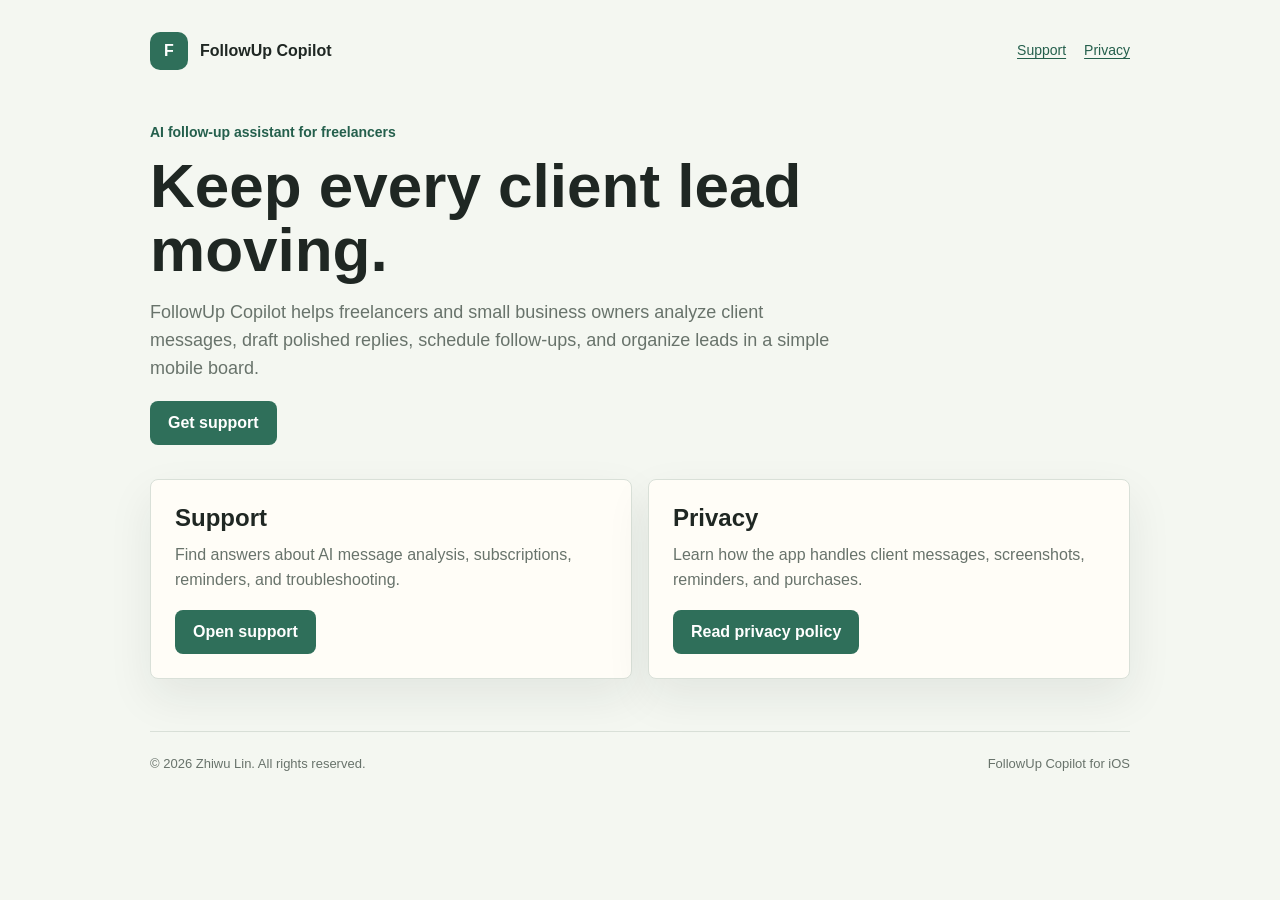
==== index.html @ dfa938cd "Add FollowUp Copilot support site" ====
<!doctype html>
<html lang="en">
  <head>
    <meta charset="utf-8">
    <meta name="viewport" content="width=device-width, initial-scale=1">
    <title>FollowUp Copilot</title>
    <meta name="description" content="Support and privacy information for FollowUp Copilot.">
    <link rel="stylesheet" href="./styles.css">
  </head>
  <body>
    <main class="page">
      <nav class="nav" aria-label="Main navigation">
        <a class="brand" href="./index.html">
          <span class="mark">F</span>
          <span>FollowUp Copilot</span>
        </a>
        <div class="links">
          <a href="./support.html">Support</a>
          <a href="./privacy.html">Privacy</a>
        </div>
      </nav>

      <section class="hero">
        <p class="eyebrow">AI follow-up assistant for freelancers</p>
        <h1>Keep every client lead moving.</h1>
        <p class="lead">
          FollowUp Copilot helps freelancers and small business owners analyze client messages,
          draft polished replies, schedule follow-ups, and organize leads in a simple mobile board.
        </p>
        <a class="button" href="./support.html">Get support</a>
      </section>

      <section class="grid" aria-label="Product links">
        <article class="card">
          <h2>Support</h2>
          <p>Find answers about AI message analysis, subscriptions, reminders, and troubleshooting.</p>
          <a class="button" href="./support.html">Open support</a>
        </article>
        <article class="card">
          <h2>Privacy</h2>
          <p>Learn how the app handles client messages, screenshots, reminders, and purchases.</p>
          <a class="button" href="./privacy.html">Read privacy policy</a>
        </article>
      </section>

      <footer class="footer">
        <span>&copy; 2026 Zhiwu Lin. All rights reserved.</span>
        <span>FollowUp Copilot for iOS</span>
      </footer>
    </main>
  </body>
</html>
---- styles.css ----
:root {
  color-scheme: light;
  --bg: #f4f7f1;
  --surface: #fffdf7;
  --surface-strong: #ffffff;
  --text: #1f2723;
  --muted: #68736b;
  --accent: #2f6f5a;
  --accent-strong: #245f4c;
  --border: #d9e0d8;
  --warning: #c9862c;
  --shadow: 0 18px 45px rgba(31, 39, 35, 0.08);
}

* {
  box-sizing: border-box;
}

body {
  margin: 0;
  background: var(--bg);
  color: var(--text);
  font-family: -apple-system, BlinkMacSystemFont, "SF Pro Text", "Segoe UI", sans-serif;
  line-height: 1.55;
}

a {
  color: var(--accent-strong);
  text-decoration-thickness: 1px;
  text-underline-offset: 3px;
}

.page {
  width: min(980px, calc(100% - 32px));
  margin: 0 auto;
  padding: 32px 0 56px;
}

.nav {
  display: flex;
  align-items: center;
  justify-content: space-between;
  gap: 16px;
  margin-bottom: 52px;
}

.brand {
  display: flex;
  align-items: center;
  gap: 12px;
  color: var(--text);
  font-weight: 700;
  text-decoration: none;
}

.mark {
  display: grid;
  place-items: center;
  width: 38px;
  height: 38px;
  border-radius: 10px;
  background: var(--accent);
  color: white;
  font-weight: 800;
}

.links {
  display: flex;
  align-items: center;
  gap: 18px;
  font-size: 14px;
}

.hero {
  max-width: 760px;
  margin-bottom: 34px;
}

.eyebrow {
  margin: 0 0 10px;
  color: var(--accent-strong);
  font-size: 14px;
  font-weight: 700;
}

h1 {
  margin: 0;
  font-size: clamp(36px, 7vw, 62px);
  line-height: 1.03;
  letter-spacing: 0;
}

.lead {
  max-width: 680px;
  margin: 18px 0 0;
  color: var(--muted);
  font-size: 18px;
}

.grid {
  display: grid;
  grid-template-columns: repeat(2, minmax(0, 1fr));
  gap: 16px;
  margin-top: 24px;
}

.card {
  padding: 24px;
  border: 1px solid var(--border);
  border-radius: 8px;
  background: var(--surface);
  box-shadow: var(--shadow);
}

.card h2,
.card h3 {
  margin: 0 0 10px;
  line-height: 1.2;
}

.card p {
  margin: 0;
  color: var(--muted);
}

.section {
  margin-top: 36px;
}

.section h2 {
  margin: 0 0 14px;
  font-size: 26px;
}

.list {
  display: grid;
  gap: 12px;
}

.item {
  padding: 18px 20px;
  border: 1px solid var(--border);
  border-radius: 8px;
  background: var(--surface-strong);
}

.item strong {
  display: block;
  margin-bottom: 4px;
}

.item p {
  margin: 0;
  color: var(--muted);
}

.button {
  display: inline-flex;
  align-items: center;
  justify-content: center;
  min-height: 44px;
  margin-top: 18px;
  padding: 0 18px;
  border-radius: 8px;
  background: var(--accent);
  color: white;
  font-weight: 700;
  text-decoration: none;
}

.muted {
  color: var(--muted);
}

.footer {
  display: flex;
  justify-content: space-between;
  gap: 16px;
  margin-top: 52px;
  padding-top: 22px;
  border-top: 1px solid var(--border);
  color: var(--muted);
  font-size: 13px;
}

@media (max-width: 720px) {
  .nav,
  .footer {
    align-items: flex-start;
    flex-direction: column;
  }

  .links {
    flex-wrap: wrap;
  }

  .grid {
    grid-template-columns: 1fr;
  }
}
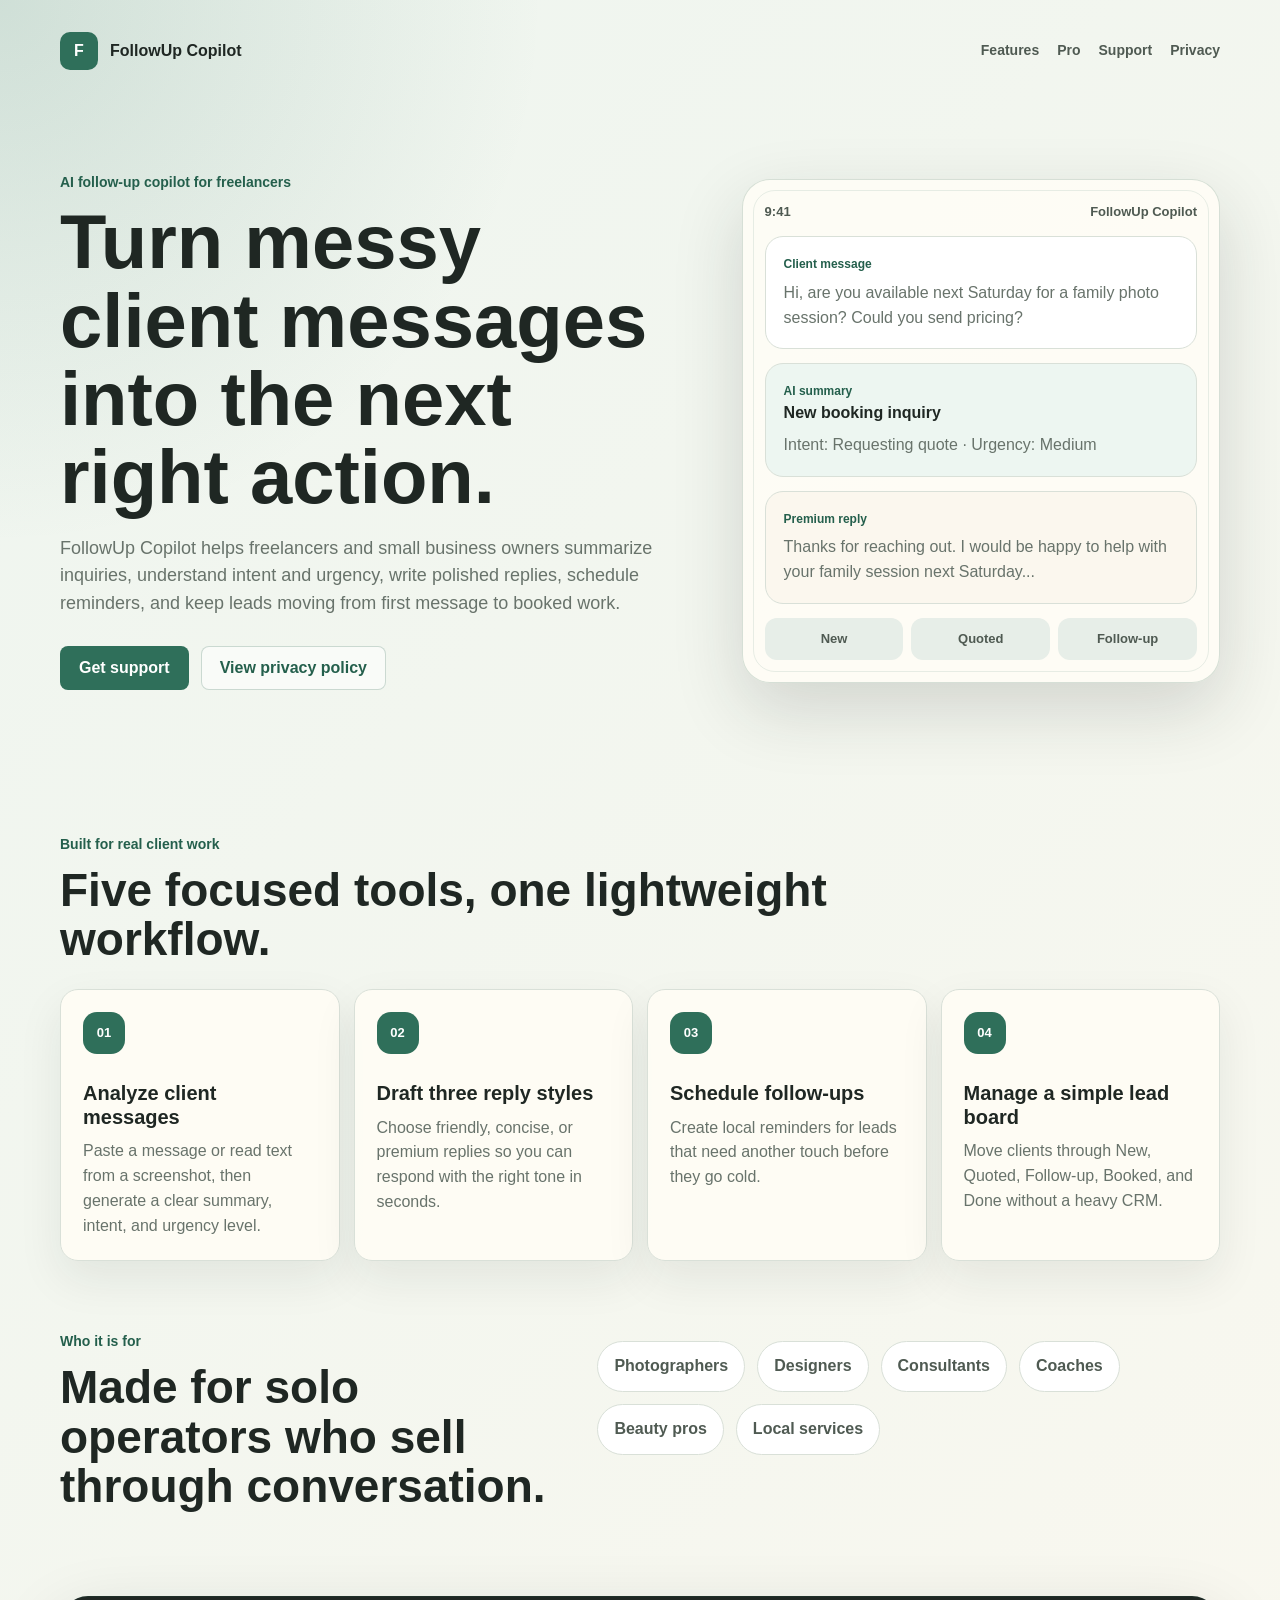
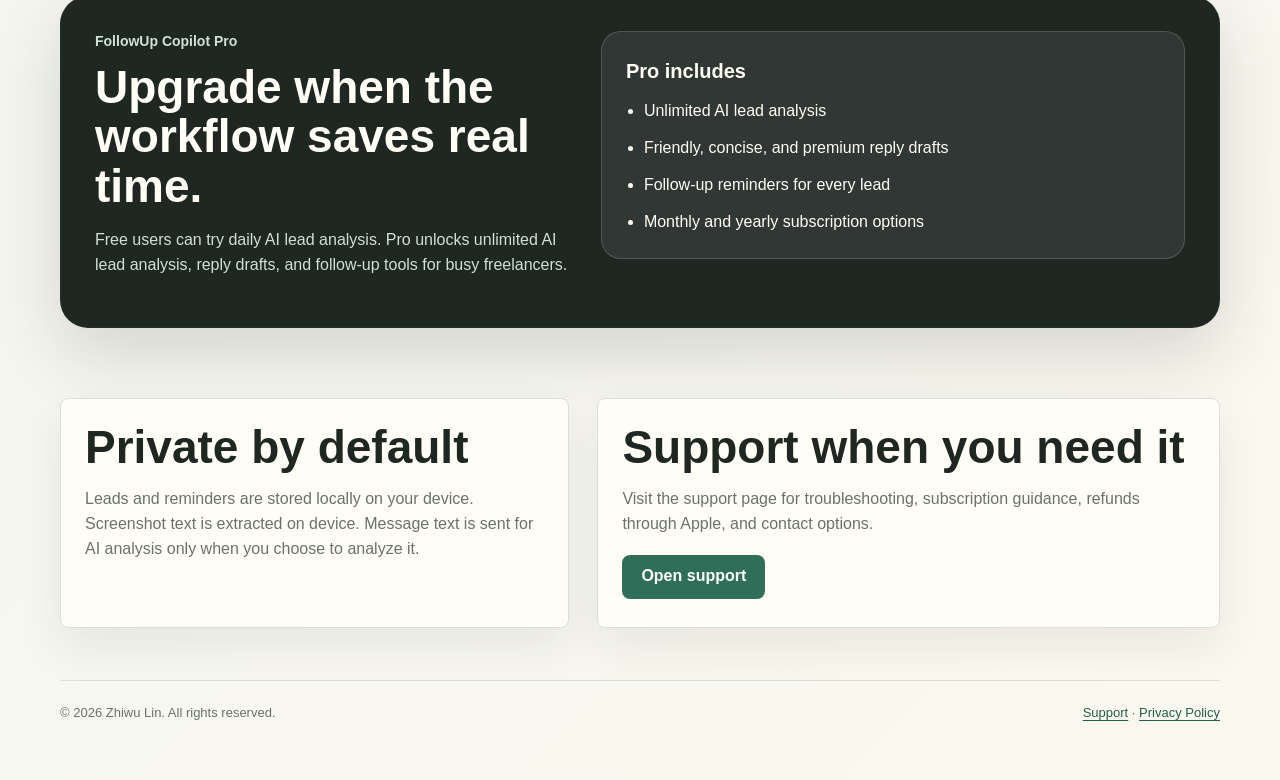
==== commit 6c301d7d: "Improve marketing homepage" ====
--- a/index.html
+++ b/index.html
@@ -3,49 +3,153 @@
   <head>
     <meta charset="utf-8">
     <meta name="viewport" content="width=device-width, initial-scale=1">
-    <title>FollowUp Copilot</title>
-    <meta name="description" content="Support and privacy information for FollowUp Copilot.">
+    <title>FollowUp Copilot - AI Follow-up Assistant for Freelancers</title>
+    <meta name="description" content="FollowUp Copilot helps freelancers and small businesses analyze client messages, draft replies, schedule follow-ups, and manage leads from iPhone.">
     <link rel="stylesheet" href="./styles.css">
   </head>
   <body>
-    <main class="page">
+    <main class="page marketing-page">
       <nav class="nav" aria-label="Main navigation">
         <a class="brand" href="./index.html">
           <span class="mark">F</span>
           <span>FollowUp Copilot</span>
         </a>
         <div class="links">
+          <a href="#features">Features</a>
+          <a href="#pricing">Pro</a>
           <a href="./support.html">Support</a>
           <a href="./privacy.html">Privacy</a>
         </div>
       </nav>
 
-      <section class="hero">
-        <p class="eyebrow">AI follow-up assistant for freelancers</p>
-        <h1>Keep every client lead moving.</h1>
-        <p class="lead">
-          FollowUp Copilot helps freelancers and small business owners analyze client messages,
-          draft polished replies, schedule follow-ups, and organize leads in a simple mobile board.
-        </p>
-        <a class="button" href="./support.html">Get support</a>
+      <section class="marketing-hero">
+        <div class="hero-copy">
+          <p class="eyebrow">AI follow-up copilot for freelancers</p>
+          <h1>Turn messy client messages into the next right action.</h1>
+          <p class="lead">
+            FollowUp Copilot helps freelancers and small business owners summarize inquiries,
+            understand intent and urgency, write polished replies, schedule reminders, and keep
+            leads moving from first message to booked work.
+          </p>
+          <div class="hero-actions">
+            <a class="button" href="./support.html">Get support</a>
+            <a class="button secondary" href="./privacy.html">View privacy policy</a>
+          </div>
+        </div>
+
+        <div class="phone-panel" aria-label="Product preview">
+          <div class="phone-status">
+            <span>9:41</span>
+            <span>FollowUp Copilot</span>
+          </div>
+          <div class="message-card">
+            <span class="label">Client message</span>
+            <p>Hi, are you available next Saturday for a family photo session? Could you send pricing?</p>
+          </div>
+          <div class="analysis-card">
+            <span class="label">AI summary</span>
+            <strong>New booking inquiry</strong>
+            <p>Intent: Requesting quote &middot; Urgency: Medium</p>
+          </div>
+          <div class="reply-card">
+            <span class="label">Premium reply</span>
+            <p>Thanks for reaching out. I would be happy to help with your family session next Saturday...</p>
+          </div>
+          <div class="board-strip">
+            <span>New</span>
+            <span>Quoted</span>
+            <span>Follow-up</span>
+          </div>
+        </div>
       </section>
 
-      <section class="grid" aria-label="Product links">
+      <section class="section" id="features">
+        <p class="eyebrow">Built for real client work</p>
+        <h2>Five focused tools, one lightweight workflow.</h2>
+        <div class="feature-grid">
+          <article class="feature">
+            <span class="feature-icon">01</span>
+            <h3>Analyze client messages</h3>
+            <p>Paste a message or read text from a screenshot, then generate a clear summary, intent, and urgency level.</p>
+          </article>
+          <article class="feature">
+            <span class="feature-icon">02</span>
+            <h3>Draft three reply styles</h3>
+            <p>Choose friendly, concise, or premium replies so you can respond with the right tone in seconds.</p>
+          </article>
+          <article class="feature">
+            <span class="feature-icon">03</span>
+            <h3>Schedule follow-ups</h3>
+            <p>Create local reminders for leads that need another touch before they go cold.</p>
+          </article>
+          <article class="feature">
+            <span class="feature-icon">04</span>
+            <h3>Manage a simple lead board</h3>
+            <p>Move clients through New, Quoted, Follow-up, Booked, and Done without a heavy CRM.</p>
+          </article>
+        </div>
+      </section>
+
+      <section class="section split-section">
+        <div>
+          <p class="eyebrow">Who it is for</p>
+          <h2>Made for solo operators who sell through conversation.</h2>
+        </div>
+        <div class="industry-list">
+          <span>Photographers</span>
+          <span>Designers</span>
+          <span>Consultants</span>
+          <span>Coaches</span>
+          <span>Beauty pros</span>
+          <span>Local services</span>
+        </div>
+      </section>
+
+      <section class="section pro-section" id="pricing">
+        <div class="pro-copy">
+          <p class="eyebrow">FollowUp Copilot Pro</p>
+          <h2>Upgrade when the workflow saves real time.</h2>
+          <p>
+            Free users can try daily AI lead analysis. Pro unlocks unlimited AI lead analysis,
+            reply drafts, and follow-up tools for busy freelancers.
+          </p>
+        </div>
+        <div class="pro-card">
+          <strong>Pro includes</strong>
+          <ul>
+            <li>Unlimited AI lead analysis</li>
+            <li>Friendly, concise, and premium reply drafts</li>
+            <li>Follow-up reminders for every lead</li>
+            <li>Monthly and yearly subscription options</li>
+          </ul>
+        </div>
+      </section>
+
+      <section class="section trust-section">
         <article class="card">
-          <h2>Support</h2>
-          <p>Find answers about AI message analysis, subscriptions, reminders, and troubleshooting.</p>
-          <a class="button" href="./support.html">Open support</a>
+          <h2>Private by default</h2>
+          <p>
+            Leads and reminders are stored locally on your device. Screenshot text is extracted on device.
+            Message text is sent for AI analysis only when you choose to analyze it.
+          </p>
         </article>
         <article class="card">
-          <h2>Privacy</h2>
-          <p>Learn how the app handles client messages, screenshots, reminders, and purchases.</p>
-          <a class="button" href="./privacy.html">Read privacy policy</a>
+          <h2>Support when you need it</h2>
+          <p>
+            Visit the support page for troubleshooting, subscription guidance, refunds through Apple,
+            and contact options.
+          </p>
+          <a class="button" href="./support.html">Open support</a>
         </article>
       </section>
 
       <footer class="footer">
         <span>&copy; 2026 Zhiwu Lin. All rights reserved.</span>
-        <span>FollowUp Copilot for iOS</span>
+        <span>
+          <a href="./support.html">Support</a>
+          <span aria-hidden="true"> &middot; </span>
+          <a href="./privacy.html">Privacy Policy</a>
+        </span>
       </footer>
     </main>
   </body>
--- a/styles.css
+++ b/styles.css
@@ -1,15 +1,20 @@
 :root {
   color-scheme: light;
-  --bg: #f4f7f1;
-  --surface: #fffdf7;
+  --bg: #eef5ef;
+  --bg-warm: #fbf8ef;
+  --surface: #fffdf6;
   --surface-strong: #ffffff;
   --text: #1f2723;
   --muted: #68736b;
+  --muted-strong: #4f5a52;
   --accent: #2f6f5a;
   --accent-strong: #245f4c;
+  --gold: #c9862c;
+  --lavender: #ece7f4;
   --border: #d9e0d8;
   --warning: #c9862c;
   --shadow: 0 18px 45px rgba(31, 39, 35, 0.08);
+  --shadow-strong: 0 26px 70px rgba(31, 39, 35, 0.16);
 }
 
 * {
@@ -18,7 +23,9 @@
 
 body {
   margin: 0;
-  background: var(--bg);
+  background:
+    radial-gradient(circle at top left, rgba(47, 111, 90, 0.16), transparent 34rem),
+    linear-gradient(135deg, var(--bg) 0%, var(--bg-warm) 100%);
   color: var(--text);
   font-family: -apple-system, BlinkMacSystemFont, "SF Pro Text", "Segoe UI", sans-serif;
   line-height: 1.55;
@@ -36,12 +43,16 @@
   padding: 32px 0 56px;
 }
 
+.marketing-page {
+  width: min(1160px, calc(100% - 32px));
+}
+
 .nav {
   display: flex;
   align-items: center;
   justify-content: space-between;
   gap: 16px;
-  margin-bottom: 52px;
+  margin-bottom: 44px;
 }
 
 .brand {
@@ -71,9 +82,32 @@
   font-size: 14px;
 }
 
+.links a {
+  color: var(--muted-strong);
+  font-weight: 650;
+  text-decoration: none;
+}
+
+.links a:hover {
+  color: var(--accent-strong);
+}
+
 .hero {
   max-width: 760px;
   margin-bottom: 34px;
+}
+
+.marketing-hero {
+  display: grid;
+  grid-template-columns: minmax(0, 1.02fr) minmax(320px, 0.78fr);
+  align-items: center;
+  gap: 56px;
+  min-height: 650px;
+  padding: 28px 0 44px;
+}
+
+.hero-copy {
+  max-width: 700px;
 }
 
 .eyebrow {
@@ -90,11 +124,106 @@
   letter-spacing: 0;
 }
 
+.marketing-hero h1 {
+  font-size: clamp(44px, 6vw, 76px);
+}
+
 .lead {
   max-width: 680px;
   margin: 18px 0 0;
   color: var(--muted);
   font-size: 18px;
+}
+
+.hero-actions {
+  display: flex;
+  flex-wrap: wrap;
+  gap: 12px;
+  margin-top: 28px;
+}
+
+.phone-panel {
+  position: relative;
+  display: grid;
+  gap: 14px;
+  padding: 22px;
+  border: 1px solid rgba(36, 95, 76, 0.18);
+  border-radius: 28px;
+  background: rgba(255, 253, 246, 0.86);
+  box-shadow: var(--shadow-strong);
+}
+
+.phone-panel::before {
+  content: "";
+  position: absolute;
+  inset: 10px;
+  border: 1px solid rgba(36, 95, 76, 0.1);
+  border-radius: 22px;
+  pointer-events: none;
+}
+
+.phone-status,
+.message-card,
+.analysis-card,
+.reply-card,
+.board-strip {
+  position: relative;
+}
+
+.phone-status {
+  display: flex;
+  justify-content: space-between;
+  color: var(--muted-strong);
+  font-size: 13px;
+  font-weight: 750;
+}
+
+.message-card,
+.analysis-card,
+.reply-card {
+  padding: 18px;
+  border: 1px solid var(--border);
+  border-radius: 18px;
+  background: var(--surface-strong);
+}
+
+.message-card p,
+.analysis-card p,
+.reply-card p {
+  margin: 7px 0 0;
+  color: var(--muted);
+}
+
+.analysis-card {
+  background: #edf6f1;
+}
+
+.reply-card {
+  background: #fbf7ee;
+}
+
+.label {
+  display: block;
+  color: var(--accent-strong);
+  font-size: 12px;
+  font-weight: 800;
+}
+
+.board-strip {
+  display: grid;
+  grid-template-columns: repeat(3, minmax(0, 1fr));
+  gap: 8px;
+}
+
+.board-strip span {
+  display: grid;
+  min-height: 42px;
+  place-items: center;
+  border-radius: 12px;
+  background: #e7eee8;
+  color: var(--muted-strong);
+  font-size: 13px;
+  font-weight: 750;
 }
 
 .grid {
@@ -132,6 +261,118 @@
   font-size: 26px;
 }
 
+.marketing-page .section {
+  margin-top: 70px;
+}
+
+.marketing-page .section h2 {
+  max-width: 780px;
+  font-size: clamp(30px, 4vw, 46px);
+  line-height: 1.08;
+}
+
+.feature-grid {
+  display: grid;
+  grid-template-columns: repeat(4, minmax(0, 1fr));
+  gap: 14px;
+  margin-top: 24px;
+}
+
+.feature {
+  min-height: 260px;
+  padding: 22px;
+  border: 1px solid var(--border);
+  border-radius: 18px;
+  background: rgba(255, 253, 246, 0.9);
+  box-shadow: var(--shadow);
+}
+
+.feature-icon {
+  display: inline-grid;
+  width: 42px;
+  height: 42px;
+  place-items: center;
+  border-radius: 14px;
+  background: var(--accent);
+  color: #fff;
+  font-size: 13px;
+  font-weight: 850;
+}
+
+.feature h3 {
+  margin: 28px 0 10px;
+  font-size: 20px;
+  line-height: 1.18;
+}
+
+.feature p {
+  margin: 0;
+  color: var(--muted);
+}
+
+.split-section,
+.pro-section,
+.trust-section {
+  display: grid;
+  grid-template-columns: 0.9fr 1.1fr;
+  gap: 28px;
+  align-items: start;
+}
+
+.industry-list {
+  display: flex;
+  flex-wrap: wrap;
+  gap: 12px;
+  padding-top: 10px;
+}
+
+.industry-list span {
+  padding: 12px 16px;
+  border: 1px solid var(--border);
+  border-radius: 999px;
+  background: var(--surface-strong);
+  color: var(--muted-strong);
+  font-weight: 700;
+}
+
+.pro-section {
+  padding: 34px;
+  border: 1px solid rgba(36, 95, 76, 0.16);
+  border-radius: 28px;
+  background: #1f2723;
+  color: #fffdf6;
+  box-shadow: var(--shadow-strong);
+}
+
+.pro-section .eyebrow,
+.pro-section p {
+  color: #cfe1d8;
+}
+
+.pro-card {
+  padding: 24px;
+  border: 1px solid rgba(255, 253, 246, 0.16);
+  border-radius: 20px;
+  background: rgba(255, 253, 246, 0.08);
+}
+
+.pro-card strong {
+  display: block;
+  margin-bottom: 12px;
+  font-size: 20px;
+}
+
+.pro-card ul {
+  display: grid;
+  gap: 12px;
+  margin: 0;
+  padding-left: 18px;
+}
+
+.trust-section .card {
+  min-height: 230px;
+}
+
 .list {
   display: grid;
   gap: 12px;
@@ -159,8 +400,8 @@
   align-items: center;
   justify-content: center;
   min-height: 44px;
-  margin-top: 18px;
   padding: 0 18px;
+  border: 1px solid transparent;
   border-radius: 8px;
   background: var(--accent);
   color: white;
@@ -168,6 +409,16 @@
   text-decoration: none;
 }
 
+.card .button {
+  margin-top: 18px;
+}
+
+.button.secondary {
+  border-color: rgba(36, 95, 76, 0.22);
+  background: rgba(255, 255, 255, 0.55);
+  color: var(--accent-strong);
+}
+
 .muted {
   color: var(--muted);
 }
@@ -183,6 +434,24 @@
   font-size: 13px;
 }
 
+@media (max-width: 960px) {
+  .marketing-hero,
+  .split-section,
+  .pro-section,
+  .trust-section {
+    grid-template-columns: 1fr;
+  }
+
+  .marketing-hero {
+    min-height: 0;
+    gap: 28px;
+  }
+
+  .feature-grid {
+    grid-template-columns: repeat(2, minmax(0, 1fr));
+  }
+}
+
 @media (max-width: 720px) {
   .nav,
   .footer {
@@ -198,3 +467,31 @@
     grid-template-columns: 1fr;
   }
 }
+
+@media (max-width: 640px) {
+  .marketing-page {
+    width: min(100% - 24px, 1160px);
+  }
+
+  .marketing-hero h1 {
+    font-size: 42px;
+  }
+
+  .phone-panel,
+  .pro-section {
+    border-radius: 20px;
+    padding: 18px;
+  }
+
+  .feature-grid {
+    grid-template-columns: 1fr;
+  }
+
+  .feature {
+    min-height: 0;
+  }
+
+  .board-strip {
+    grid-template-columns: 1fr;
+  }
+}
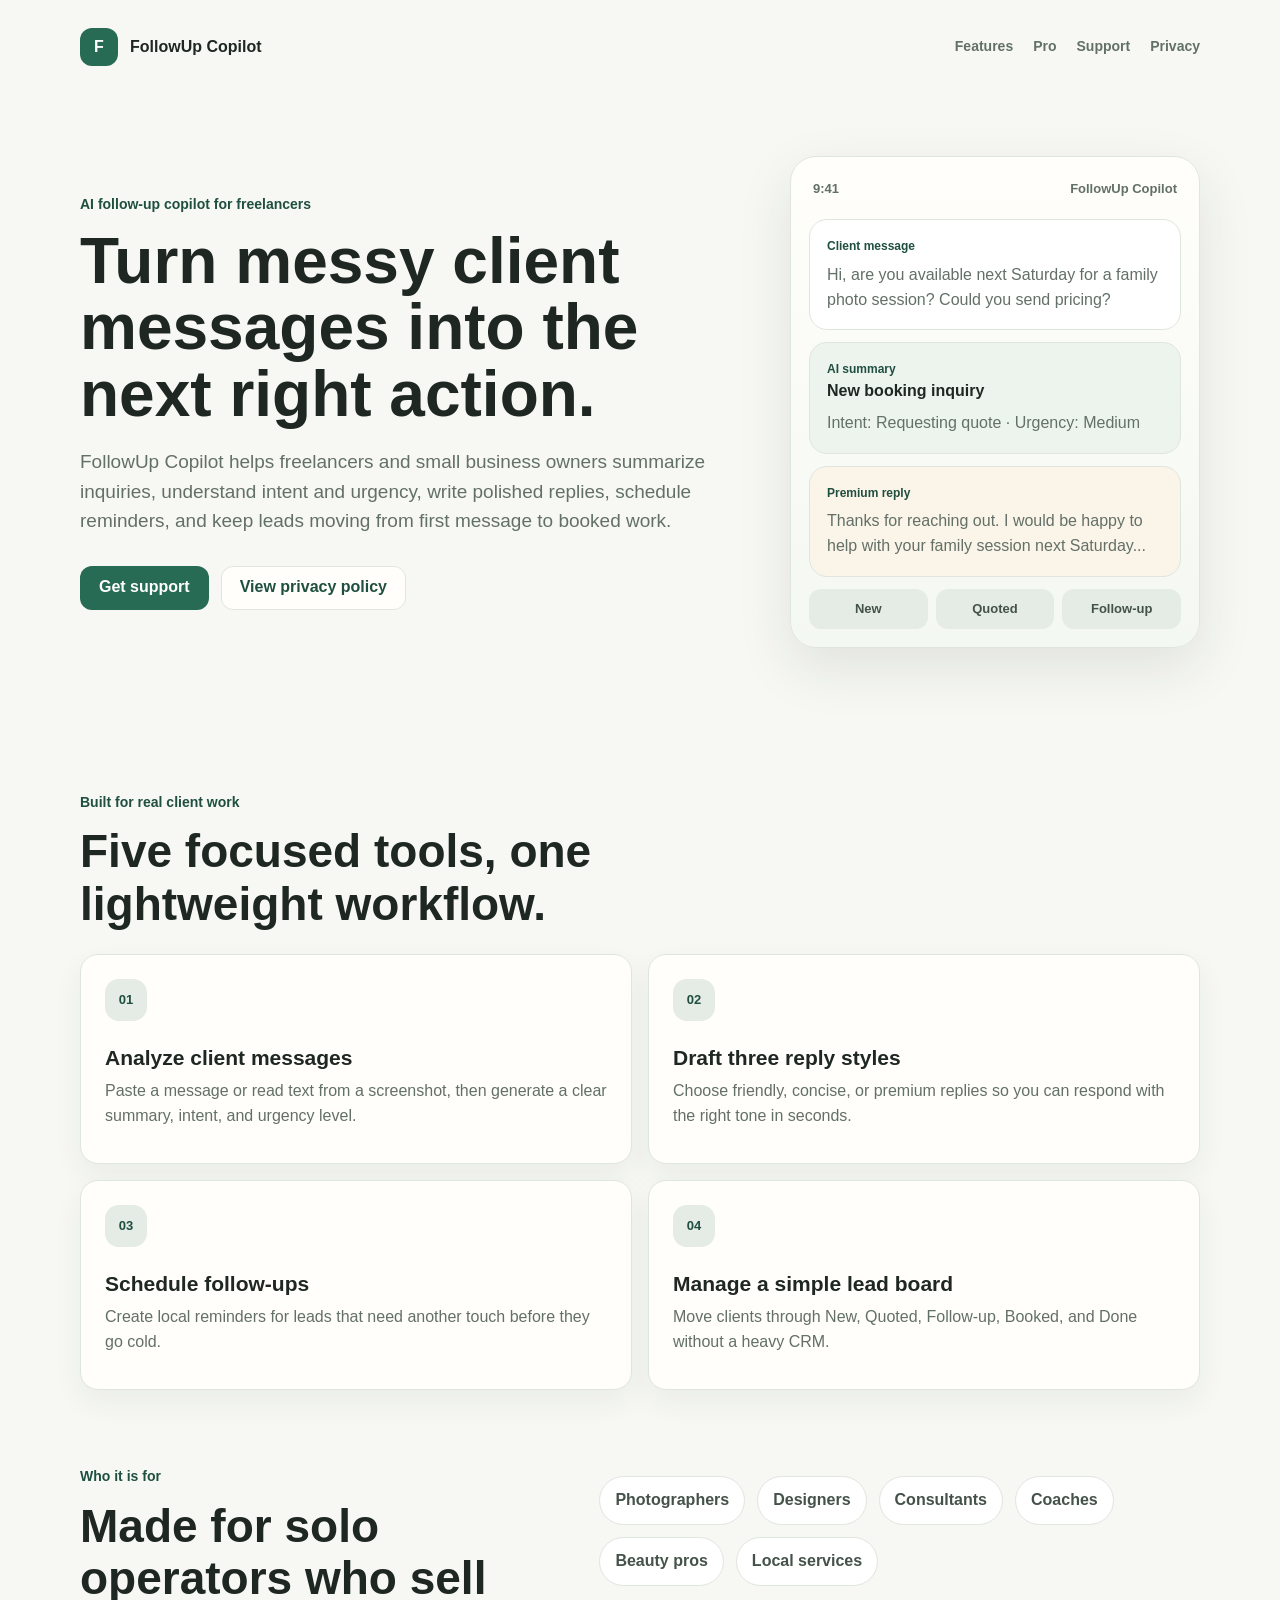
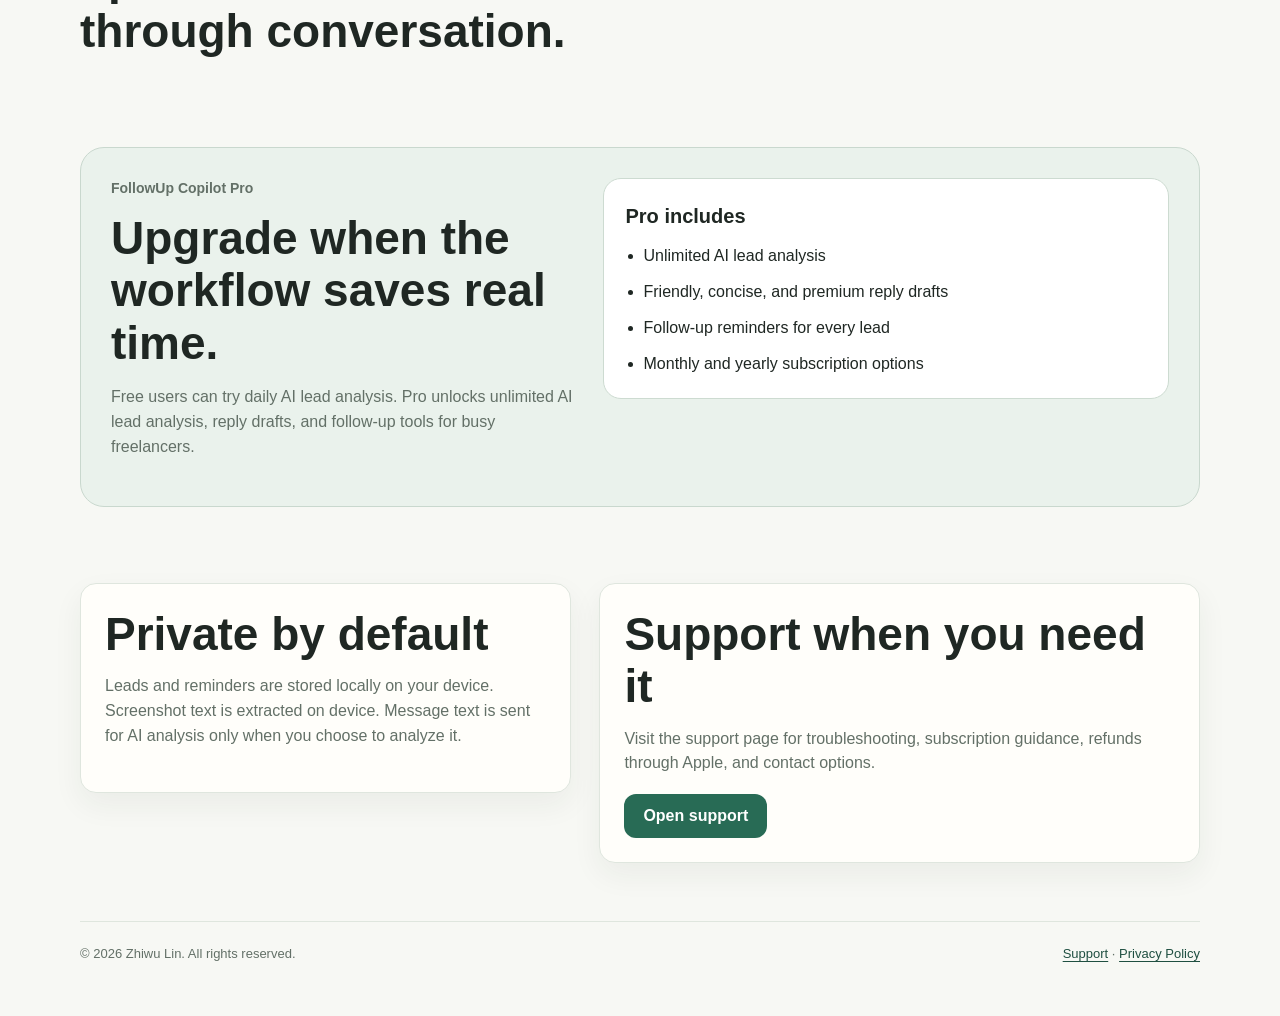
==== commit 7323703b: "Refine marketing page styling" ====
--- a/index.html
+++ b/index.html
@@ -5,7 +5,7 @@
     <meta name="viewport" content="width=device-width, initial-scale=1">
     <title>FollowUp Copilot - AI Follow-up Assistant for Freelancers</title>
     <meta name="description" content="FollowUp Copilot helps freelancers and small businesses analyze client messages, draft replies, schedule follow-ups, and manage leads from iPhone.">
-    <link rel="stylesheet" href="./styles.css">
+    <link rel="stylesheet" href="./styles.css?v=20260521-2">
   </head>
   <body>
     <main class="page marketing-page">
--- a/styles.css
+++ b/styles.css
@@ -1,95 +1,92 @@
 :root {
   color-scheme: light;
-  --bg: #eef5ef;
-  --bg-warm: #fbf8ef;
-  --surface: #fffdf6;
-  --surface-strong: #ffffff;
-  --text: #1f2723;
-  --muted: #68736b;
-  --muted-strong: #4f5a52;
-  --accent: #2f6f5a;
-  --accent-strong: #245f4c;
-  --gold: #c9862c;
-  --lavender: #ece7f4;
-  --border: #d9e0d8;
-  --warning: #c9862c;
-  --shadow: 0 18px 45px rgba(31, 39, 35, 0.08);
-  --shadow-strong: 0 26px 70px rgba(31, 39, 35, 0.16);
+  --page: #f7f8f4;
+  --surface: #fffefa;
+  --surface-soft: #edf4ee;
+  --ink: #1f2723;
+  --muted: #637067;
+  --line: #dfe6de;
+  --green: #286b55;
+  --green-dark: #1f4f41;
+  --amber: #b87925;
+  --purple: #7f6aa7;
+  --shadow: 0 20px 55px rgba(34, 44, 38, 0.1);
 }
 
 * {
   box-sizing: border-box;
 }
 
+html {
+  scroll-behavior: smooth;
+}
+
 body {
   margin: 0;
-  background:
-    radial-gradient(circle at top left, rgba(47, 111, 90, 0.16), transparent 34rem),
-    linear-gradient(135deg, var(--bg) 0%, var(--bg-warm) 100%);
-  color: var(--text);
-  font-family: -apple-system, BlinkMacSystemFont, "SF Pro Text", "Segoe UI", sans-serif;
+  background: var(--page);
+  color: var(--ink);
+  font-family: -apple-system, BlinkMacSystemFont, "SF Pro Text", "SF Pro Display", "Segoe UI", sans-serif;
   line-height: 1.55;
 }
 
 a {
-  color: var(--accent-strong);
-  text-decoration-thickness: 1px;
+  color: var(--green-dark);
   text-underline-offset: 3px;
 }
 
 .page {
   width: min(980px, calc(100% - 32px));
   margin: 0 auto;
-  padding: 32px 0 56px;
+  padding: 28px 0 52px;
 }
 
 .marketing-page {
-  width: min(1160px, calc(100% - 32px));
+  width: min(1120px, calc(100% - 32px));
 }
 
 .nav {
   display: flex;
   align-items: center;
   justify-content: space-between;
-  gap: 16px;
-  margin-bottom: 44px;
+  gap: 18px;
+  margin-bottom: 46px;
 }
 
 .brand {
   display: flex;
   align-items: center;
   gap: 12px;
-  color: var(--text);
-  font-weight: 700;
+  color: var(--ink);
+  font-weight: 760;
   text-decoration: none;
 }
 
 .mark {
   display: grid;
-  place-items: center;
   width: 38px;
   height: 38px;
-  border-radius: 10px;
-  background: var(--accent);
+  place-items: center;
+  border-radius: 12px;
+  background: var(--green);
   color: white;
-  font-weight: 800;
+  font-weight: 850;
 }
 
 .links {
   display: flex;
   align-items: center;
-  gap: 18px;
+  gap: 20px;
   font-size: 14px;
 }
 
 .links a {
-  color: var(--muted-strong);
+  color: var(--muted);
   font-weight: 650;
   text-decoration: none;
 }
 
 .links a:hover {
-  color: var(--accent-strong);
+  color: var(--green-dark);
 }
 
 .hero {
@@ -99,300 +96,42 @@
 
 .marketing-hero {
   display: grid;
-  grid-template-columns: minmax(0, 1.02fr) minmax(320px, 0.78fr);
+  grid-template-columns: minmax(0, 1fr) 410px;
   align-items: center;
-  gap: 56px;
-  min-height: 650px;
-  padding: 28px 0 44px;
+  gap: 58px;
+  padding: 44px 0 68px;
 }
 
 .hero-copy {
-  max-width: 700px;
+  max-width: 690px;
 }
 
 .eyebrow {
-  margin: 0 0 10px;
-  color: var(--accent-strong);
+  margin: 0 0 12px;
+  color: var(--green-dark);
   font-size: 14px;
-  font-weight: 700;
+  font-weight: 780;
 }
 
 h1 {
   margin: 0;
-  font-size: clamp(36px, 7vw, 62px);
-  line-height: 1.03;
+  font-size: clamp(38px, 6vw, 64px);
+  line-height: 1.04;
   letter-spacing: 0;
-}
-
-.marketing-hero h1 {
-  font-size: clamp(44px, 6vw, 76px);
 }
 
 .lead {
   max-width: 680px;
-  margin: 18px 0 0;
-  color: var(--muted);
-  font-size: 18px;
+  margin: 20px 0 0;
+  color: var(--muted);
+  font-size: 19px;
 }
 
 .hero-actions {
   display: flex;
   flex-wrap: wrap;
   gap: 12px;
-  margin-top: 28px;
-}
-
-.phone-panel {
-  position: relative;
-  display: grid;
-  gap: 14px;
-  padding: 22px;
-  border: 1px solid rgba(36, 95, 76, 0.18);
-  border-radius: 28px;
-  background: rgba(255, 253, 246, 0.86);
-  box-shadow: var(--shadow-strong);
-}
-
-.phone-panel::before {
-  content: "";
-  position: absolute;
-  inset: 10px;
-  border: 1px solid rgba(36, 95, 76, 0.1);
-  border-radius: 22px;
-  pointer-events: none;
-}
-
-.phone-status,
-.message-card,
-.analysis-card,
-.reply-card,
-.board-strip {
-  position: relative;
-}
-
-.phone-status {
-  display: flex;
-  justify-content: space-between;
-  color: var(--muted-strong);
-  font-size: 13px;
-  font-weight: 750;
-}
-
-.message-card,
-.analysis-card,
-.reply-card {
-  padding: 18px;
-  border: 1px solid var(--border);
-  border-radius: 18px;
-  background: var(--surface-strong);
-}
-
-.message-card p,
-.analysis-card p,
-.reply-card p {
-  margin: 7px 0 0;
-  color: var(--muted);
-}
-
-.analysis-card {
-  background: #edf6f1;
-}
-
-.reply-card {
-  background: #fbf7ee;
-}
-
-.label {
-  display: block;
-  color: var(--accent-strong);
-  font-size: 12px;
-  font-weight: 800;
-}
-
-.board-strip {
-  display: grid;
-  grid-template-columns: repeat(3, minmax(0, 1fr));
-  gap: 8px;
-}
-
-.board-strip span {
-  display: grid;
-  min-height: 42px;
-  place-items: center;
-  border-radius: 12px;
-  background: #e7eee8;
-  color: var(--muted-strong);
-  font-size: 13px;
-  font-weight: 750;
-}
-
-.grid {
-  display: grid;
-  grid-template-columns: repeat(2, minmax(0, 1fr));
-  gap: 16px;
-  margin-top: 24px;
-}
-
-.card {
-  padding: 24px;
-  border: 1px solid var(--border);
-  border-radius: 8px;
-  background: var(--surface);
-  box-shadow: var(--shadow);
-}
-
-.card h2,
-.card h3 {
-  margin: 0 0 10px;
-  line-height: 1.2;
-}
-
-.card p {
-  margin: 0;
-  color: var(--muted);
-}
-
-.section {
-  margin-top: 36px;
-}
-
-.section h2 {
-  margin: 0 0 14px;
-  font-size: 26px;
-}
-
-.marketing-page .section {
-  margin-top: 70px;
-}
-
-.marketing-page .section h2 {
-  max-width: 780px;
-  font-size: clamp(30px, 4vw, 46px);
-  line-height: 1.08;
-}
-
-.feature-grid {
-  display: grid;
-  grid-template-columns: repeat(4, minmax(0, 1fr));
-  gap: 14px;
-  margin-top: 24px;
-}
-
-.feature {
-  min-height: 260px;
-  padding: 22px;
-  border: 1px solid var(--border);
-  border-radius: 18px;
-  background: rgba(255, 253, 246, 0.9);
-  box-shadow: var(--shadow);
-}
-
-.feature-icon {
-  display: inline-grid;
-  width: 42px;
-  height: 42px;
-  place-items: center;
-  border-radius: 14px;
-  background: var(--accent);
-  color: #fff;
-  font-size: 13px;
-  font-weight: 850;
-}
-
-.feature h3 {
-  margin: 28px 0 10px;
-  font-size: 20px;
-  line-height: 1.18;
-}
-
-.feature p {
-  margin: 0;
-  color: var(--muted);
-}
-
-.split-section,
-.pro-section,
-.trust-section {
-  display: grid;
-  grid-template-columns: 0.9fr 1.1fr;
-  gap: 28px;
-  align-items: start;
-}
-
-.industry-list {
-  display: flex;
-  flex-wrap: wrap;
-  gap: 12px;
-  padding-top: 10px;
-}
-
-.industry-list span {
-  padding: 12px 16px;
-  border: 1px solid var(--border);
-  border-radius: 999px;
-  background: var(--surface-strong);
-  color: var(--muted-strong);
-  font-weight: 700;
-}
-
-.pro-section {
-  padding: 34px;
-  border: 1px solid rgba(36, 95, 76, 0.16);
-  border-radius: 28px;
-  background: #1f2723;
-  color: #fffdf6;
-  box-shadow: var(--shadow-strong);
-}
-
-.pro-section .eyebrow,
-.pro-section p {
-  color: #cfe1d8;
-}
-
-.pro-card {
-  padding: 24px;
-  border: 1px solid rgba(255, 253, 246, 0.16);
-  border-radius: 20px;
-  background: rgba(255, 253, 246, 0.08);
-}
-
-.pro-card strong {
-  display: block;
-  margin-bottom: 12px;
-  font-size: 20px;
-}
-
-.pro-card ul {
-  display: grid;
-  gap: 12px;
-  margin: 0;
-  padding-left: 18px;
-}
-
-.trust-section .card {
-  min-height: 230px;
-}
-
-.list {
-  display: grid;
-  gap: 12px;
-}
-
-.item {
-  padding: 18px 20px;
-  border: 1px solid var(--border);
-  border-radius: 8px;
-  background: var(--surface-strong);
-}
-
-.item strong {
-  display: block;
-  margin-bottom: 4px;
-}
-
-.item p {
-  margin: 0;
-  color: var(--muted);
+  margin-top: 30px;
 }
 
 .button {
@@ -402,21 +141,254 @@
   min-height: 44px;
   padding: 0 18px;
   border: 1px solid transparent;
-  border-radius: 8px;
-  background: var(--accent);
+  border-radius: 12px;
+  background: var(--green);
   color: white;
-  font-weight: 700;
+  font-weight: 740;
   text-decoration: none;
+}
+
+.button.secondary {
+  border-color: var(--line);
+  background: var(--surface);
+  color: var(--green-dark);
+}
+
+.phone-panel {
+  display: grid;
+  gap: 12px;
+  padding: 18px;
+  border: 1px solid var(--line);
+  border-radius: 26px;
+  background: linear-gradient(180deg, #fffefa 0%, #f4f8f2 100%);
+  box-shadow: var(--shadow);
+}
+
+.phone-status {
+  display: flex;
+  justify-content: space-between;
+  padding: 4px 4px 8px;
+  color: var(--muted);
+  font-size: 13px;
+  font-weight: 760;
+}
+
+.message-card,
+.analysis-card,
+.reply-card {
+  padding: 17px;
+  border: 1px solid var(--line);
+  border-radius: 18px;
+  background: white;
+}
+
+.analysis-card {
+  background: var(--surface-soft);
+}
+
+.reply-card {
+  background: #fbf4e8;
+}
+
+.message-card p,
+.analysis-card p,
+.reply-card p {
+  margin: 7px 0 0;
+  color: var(--muted);
+}
+
+.label {
+  display: block;
+  color: var(--green-dark);
+  font-size: 12px;
+  font-weight: 820;
+}
+
+.board-strip {
+  display: grid;
+  grid-template-columns: repeat(3, minmax(0, 1fr));
+  gap: 8px;
+}
+
+.board-strip span {
+  display: grid;
+  min-height: 40px;
+  place-items: center;
+  border-radius: 12px;
+  background: #e4ece5;
+  color: #45524a;
+  font-size: 13px;
+  font-weight: 760;
+}
+
+.grid {
+  display: grid;
+  grid-template-columns: repeat(2, minmax(0, 1fr));
+  gap: 16px;
+  margin-top: 24px;
+}
+
+.card {
+  padding: 24px;
+  border: 1px solid var(--line);
+  border-radius: 16px;
+  background: var(--surface);
+  box-shadow: 0 12px 30px rgba(34, 44, 38, 0.06);
+}
+
+.card h2,
+.card h3 {
+  margin: 0 0 10px;
+  line-height: 1.2;
+}
+
+.card p {
+  margin: 0;
+  color: var(--muted);
 }
 
 .card .button {
   margin-top: 18px;
 }
 
-.button.secondary {
-  border-color: rgba(36, 95, 76, 0.22);
-  background: rgba(255, 255, 255, 0.55);
-  color: var(--accent-strong);
+.section {
+  margin-top: 40px;
+}
+
+.marketing-page .section {
+  margin-top: 76px;
+}
+
+.section h2 {
+  margin: 0 0 14px;
+  font-size: 28px;
+  line-height: 1.14;
+}
+
+.marketing-page .section h2 {
+  max-width: 760px;
+  font-size: clamp(31px, 4vw, 46px);
+}
+
+.feature-grid {
+  display: grid;
+  grid-template-columns: repeat(2, minmax(0, 1fr));
+  gap: 16px;
+  margin-top: 24px;
+}
+
+.feature {
+  min-height: 210px;
+  padding: 24px;
+  border: 1px solid var(--line);
+  border-radius: 18px;
+  background: var(--surface);
+  box-shadow: 0 12px 30px rgba(34, 44, 38, 0.06);
+}
+
+.feature-icon {
+  display: inline-grid;
+  width: 42px;
+  height: 42px;
+  place-items: center;
+  border-radius: 14px;
+  background: #e4ece5;
+  color: var(--green-dark);
+  font-size: 13px;
+  font-weight: 850;
+}
+
+.feature h3 {
+  margin: 24px 0 9px;
+  font-size: 21px;
+  line-height: 1.2;
+}
+
+.feature p {
+  margin: 0;
+  color: var(--muted);
+}
+
+.split-section,
+.pro-section,
+.trust-section {
+  display: grid;
+  grid-template-columns: 0.9fr 1.1fr;
+  gap: 28px;
+  align-items: start;
+}
+
+.industry-list {
+  display: flex;
+  flex-wrap: wrap;
+  gap: 12px;
+  padding-top: 10px;
+}
+
+.industry-list span {
+  padding: 11px 15px;
+  border: 1px solid var(--line);
+  border-radius: 999px;
+  background: white;
+  color: #45524a;
+  font-weight: 720;
+}
+
+.pro-section {
+  padding: 30px;
+  border: 1px solid #c9d8ce;
+  border-radius: 24px;
+  background: #eaf2ec;
+}
+
+.pro-section p {
+  color: var(--muted);
+}
+
+.pro-card {
+  padding: 22px;
+  border: 1px solid #cddbd1;
+  border-radius: 18px;
+  background: white;
+}
+
+.pro-card strong {
+  display: block;
+  margin-bottom: 12px;
+  font-size: 20px;
+}
+
+.pro-card ul {
+  display: grid;
+  gap: 11px;
+  margin: 0;
+  padding-left: 18px;
+}
+
+.trust-section .card {
+  min-height: 210px;
+}
+
+.list {
+  display: grid;
+  gap: 12px;
+}
+
+.item {
+  padding: 18px 20px;
+  border: 1px solid var(--line);
+  border-radius: 12px;
+  background: white;
+}
+
+.item strong {
+  display: block;
+  margin-bottom: 4px;
+}
+
+.item p {
+  margin: 0;
+  color: var(--muted);
 }
 
 .muted {
@@ -427,14 +399,14 @@
   display: flex;
   justify-content: space-between;
   gap: 16px;
-  margin-top: 52px;
+  margin-top: 58px;
   padding-top: 22px;
-  border-top: 1px solid var(--border);
+  border-top: 1px solid var(--line);
   color: var(--muted);
   font-size: 13px;
 }
 
-@media (max-width: 960px) {
+@media (max-width: 920px) {
   .marketing-hero,
   .split-section,
   .pro-section,
@@ -443,12 +415,8 @@
   }
 
   .marketing-hero {
-    min-height: 0;
-    gap: 28px;
-  }
-
-  .feature-grid {
-    grid-template-columns: repeat(2, minmax(0, 1fr));
+    gap: 32px;
+    padding-top: 26px;
   }
 }
 
@@ -463,32 +431,34 @@
     flex-wrap: wrap;
   }
 
-  .grid {
+  .grid,
+  .feature-grid {
     grid-template-columns: 1fr;
   }
 }
 
-@media (max-width: 640px) {
+@media (max-width: 560px) {
+  .page,
   .marketing-page {
-    width: min(100% - 24px, 1160px);
-  }
-
-  .marketing-hero h1 {
-    font-size: 42px;
+    width: min(100% - 24px, 1120px);
+  }
+
+  .marketing-hero {
+    padding-bottom: 42px;
+  }
+
+  h1 {
+    font-size: 40px;
+  }
+
+  .lead {
+    font-size: 17px;
   }
 
   .phone-panel,
   .pro-section {
     border-radius: 20px;
-    padding: 18px;
-  }
-
-  .feature-grid {
-    grid-template-columns: 1fr;
-  }
-
-  .feature {
-    min-height: 0;
+    padding: 16px;
   }
 
   .board-strip {
